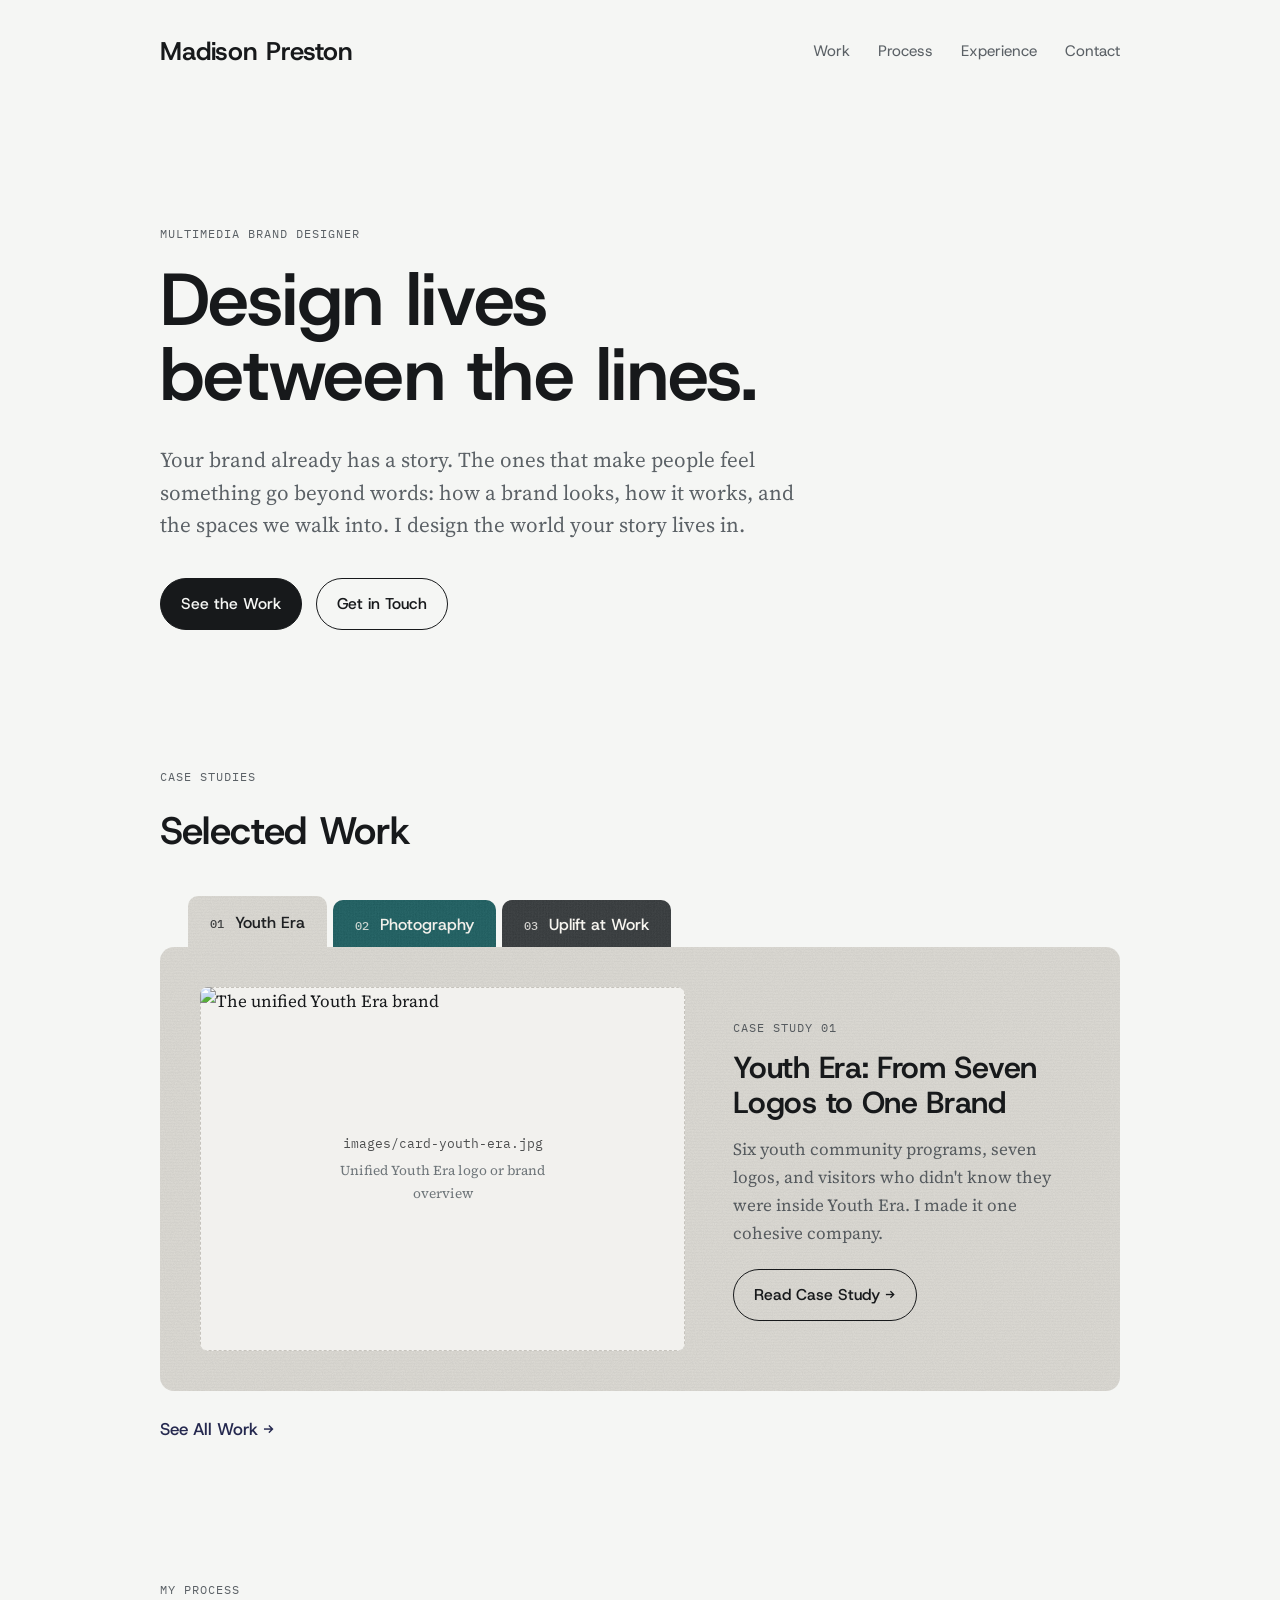
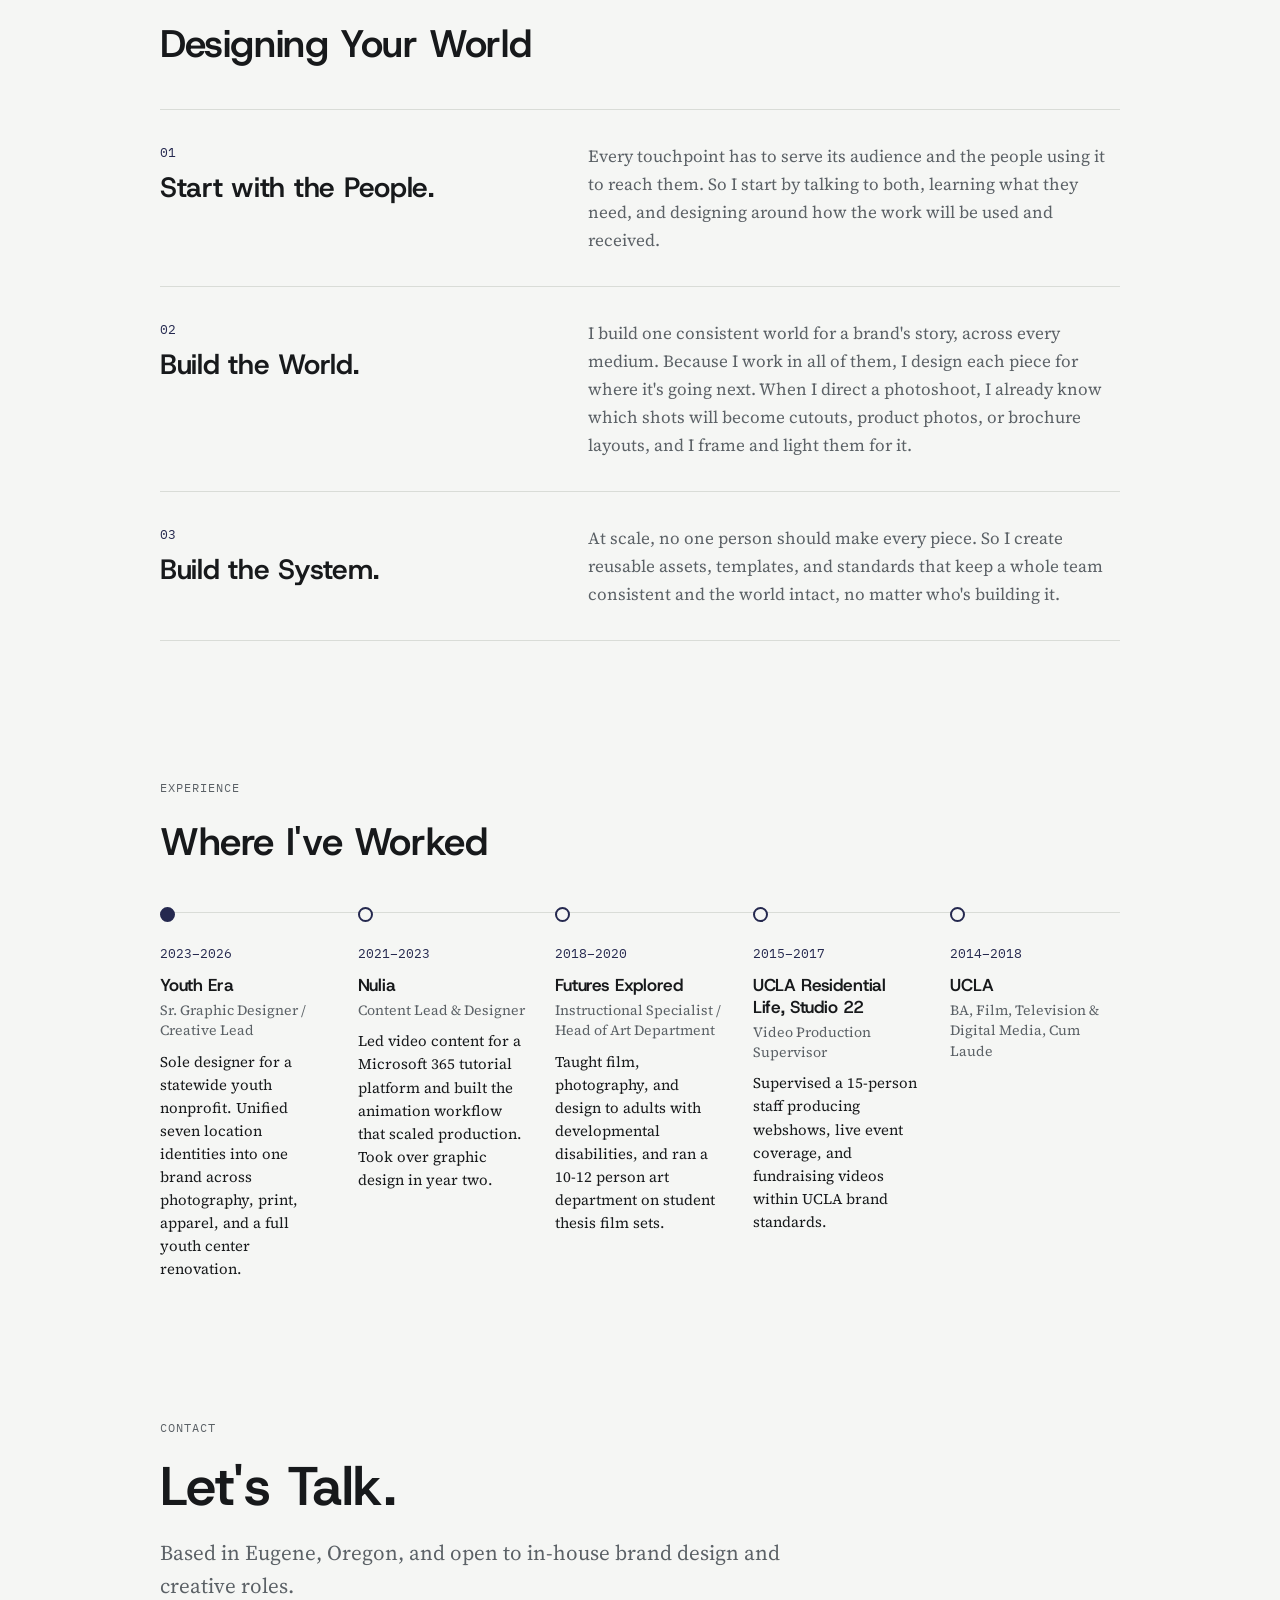
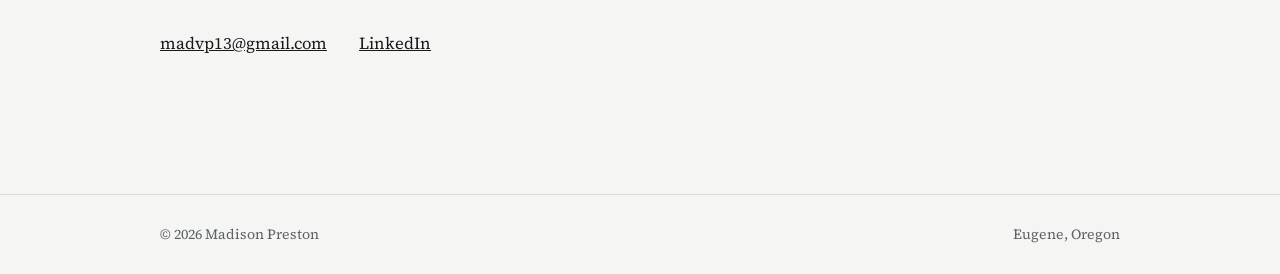
==== images/index.html @ 54a99fb3 "Add files via upload" ====
<!doctype html>
<html lang="en">
<head>
<meta charset="utf-8">
<meta name="viewport" content="width=device-width, initial-scale=1, viewport-fit=cover">
<title>Madison Preston</title>
<meta name="description" content="Madison Preston, Multimedia Brand Designer. Brand systems, photography, print, apparel, and spaces.">
<link rel="preconnect" href="https://fonts.googleapis.com">
<link rel="preconnect" href="https://fonts.gstatic.com" crossorigin>
<link rel="stylesheet" href="https://fonts.googleapis.com/css2?family=Host+Grotesk:wght@500;600&family=Source+Serif+4:opsz,wght@8..60,400;8..60,500;8..60,600&family=IBM+Plex+Mono:wght@400;500&display=swap">
<link rel="stylesheet" href="styles.css">
</head>
<body>

<header class="site-header">
  <div class="wrap">
    <a class="wordmark" href="index.html">Madison Preston</a>
    <nav class="nav" aria-label="Main">
      <a href="work.html">Work</a>
      <a href="#process">Process</a>
      <a href="#experience">Experience</a>
      <a href="#contact">Contact</a>
    </nav>
  </div>
</header>

<main>
  <section class="hero">
    <div class="wrap">
      <p class="eyebrow">Multimedia Brand Designer</p>
      <h1>Design lives between the lines.</h1>
      <p class="lead">Your brand already has a story. The ones that make people feel something go beyond words: how a brand looks, how it works, and the spaces we walk into. I design the world your story lives in.</p>
      <div class="hero-actions">
        <a class="btn btn-solid" href="#work">See the Work</a>
        <a class="btn btn-ghost" href="#contact">Get in Touch</a>
      </div>
    </div>
  </section>

  <section class="section" id="work" aria-labelledby="work-title">
    <div class="wrap">
      <div class="section-head">
        <p class="eyebrow">Case studies</p>
        <h2 id="work-title">Selected Work</h2>
      </div>
      <div class="work-folder">
        <div class="ftabs" role="tablist" aria-label="Case studies">
          <a class="ftab ftab-1 is-active" id="wtab-youth-era" href="youth-era.html" role="tab" aria-selected="true" aria-controls="wpanel-youth-era"><span class="tab-num">01</span>Youth Era</a>
          <a class="ftab ftab-2" id="wtab-photography" href="brand-photography.html" role="tab" aria-selected="false" aria-controls="wpanel-photography"><span class="tab-num">02</span>Photography</a>
          <a class="ftab ftab-3" id="wtab-uplift" href="uplift-at-work.html" role="tab" aria-selected="false" aria-controls="wpanel-uplift"><span class="tab-num">03</span>Uplift at Work</a>
        </div>
        <div class="folder wpanel" id="wpanel-youth-era" role="tabpanel" aria-labelledby="wtab-youth-era">
          <div class="shot">
            <div class="ph"><code>images/card-youth-era.jpg</code><span>Unified Youth Era logo or brand overview</span></div>
            <img src="images/card-youth-era.jpg" alt="The unified Youth Era brand">
          </div>
          <div class="wpanel-text">
            <span class="eyebrow">Case study 01</span>
            <h3>Youth Era: From Seven Logos to One Brand</h3>
            <p>Six youth community programs, seven logos, and visitors who didn't know they were inside Youth Era. I made it one cohesive company.</p>
            <a class="btn btn-panel" href="youth-era.html">Read Case Study →</a>
          </div>
        </div>
        <div class="folder wpanel is-green" id="wpanel-photography" role="tabpanel" aria-labelledby="wtab-photography" hidden>
          <div class="shot">
            <div class="ph"><code>images/photo-hero.jpg</code><span>Strongest brand photo from the shoot</span></div>
            <img src="images/photo-hero.jpg" alt="Youth Era brand photography">
          </div>
          <div class="wpanel-text">
            <span class="eyebrow">Case study 02</span>
            <h3>Brand Photography: Setting the Tone</h3>
            <p>One photoshoot gave Youth Era a personality, and changed every material that came after it.</p>
            <a class="btn btn-panel" href="brand-photography.html">Read Case Study →</a>
          </div>
        </div>
        <div class="folder wpanel is-dark" id="wpanel-uplift" role="tabpanel" aria-labelledby="wtab-uplift" hidden>
          <div class="shot">
            <div class="ph"><code>images/card-uplift.jpg</code><span>Redesigned landing page</span></div>
            <img src="images/card-uplift.jpg" alt="Uplift at Work landing page redesign">
          </div>
          <div class="wpanel-text">
            <span class="eyebrow">Case study 03</span>
            <h3>Uplift at Work: Web Redesign &amp; Pitch Deck</h3>
            <p>A landing page and pitch deck that took companies from their first click to booking training for their managers.</p>
            <a class="btn btn-panel" href="uplift-at-work.html">Read Case Study →</a>
          </div>
        </div>
      </div>
      <a class="all-work" href="work.html">See All Work →</a>
    </div>
  </section>

  <section class="section" id="process" aria-labelledby="process-title">
    <div class="wrap">
      <div class="section-head">
        <p class="eyebrow">My process</p>
        <h2 id="process-title">Designing Your World</h2>
      </div>
      <ol class="steps">
        <li class="step">
          <div><span class="step-num">01</span><h3>Start with the People.</h3></div>
          <p>Every touchpoint has to serve its audience and the people using it to reach them. So I start by talking to both, learning what they need, and designing around how the work will be used and received.</p>
        </li>
        <li class="step">
          <div><span class="step-num">02</span><h3>Build the World.</h3></div>
          <p>I build one consistent world for a brand's story, across every medium. Because I work in all of them, I design each piece for where it's going next. When I direct a photoshoot, I already know which shots will become cutouts, product photos, or brochure layouts, and I frame and light them for it.</p>
        </li>
        <li class="step">
          <div><span class="step-num">03</span><h3>Build the System.</h3></div>
          <p>At scale, no one person should make every piece. So I create reusable assets, templates, and standards that keep a whole team consistent and the world intact, no matter who's building it.</p>
        </li>
      </ol>
    </div>
  </section>

  <section class="section" id="experience" aria-labelledby="exp-title">
    <div class="wrap">
      <div class="section-head">
        <p class="eyebrow">Experience</p>
        <h2 id="exp-title">Where I've Worked</h2>
      </div>
      <div class="jobs">
        <div class="job">
          <span class="years">2023–2026</span>
          <div>
            <h3>Youth Era</h3>
            <p class="title">Sr. Graphic Designer / Creative Lead</p>
            <p>Sole designer for a statewide youth nonprofit. Unified seven location identities into one brand across photography, print, apparel, and a full youth center renovation.</p>
          </div>
        </div>
        <div class="job">
          <span class="years">2021–2023</span>
          <div>
            <h3>Nulia</h3>
            <p class="title">Content Lead &amp; Designer</p>
            <p>Led video content for a Microsoft 365 tutorial platform and built the animation workflow that scaled production. Took over graphic design in year two.</p>
          </div>
        </div>
        <div class="job">
          <span class="years">2018–2020</span>
          <div>
            <h3>Futures Explored</h3>
            <p class="title">Instructional Specialist / Head of Art Department</p>
            <p>Taught film, photography, and design to adults with developmental disabilities, and ran a 10-12 person art department on student thesis film sets.</p>
          </div>
        </div>
        <div class="job">
          <span class="years">2015–2017</span>
          <div>
            <h3>UCLA Residential Life, Studio 22</h3>
            <p class="title">Video Production Supervisor</p>
            <p>Supervised a 15-person staff producing webshows, live event coverage, and fundraising videos within UCLA brand standards.</p>
          </div>
        </div>
        <div class="job">
          <span class="years">2014–2018</span>
          <div>
            <h3>UCLA</h3>
            <p class="title">BA, Film, Television &amp; Digital Media, Cum Laude</p>
          </div>
        </div>
      </div>
    </div>
  </section>

  <section class="contact" id="contact" aria-labelledby="contact-title">
    <div class="wrap">
      <p class="eyebrow">Contact</p>
      <h2 id="contact-title">Let's Talk.</h2>
      <p class="lead">Based in Eugene, Oregon, and open to in-house brand design and creative roles.</p>
      <div class="contact-links">
        <a href="mailto:madvp13@gmail.com">madvp13@gmail.com</a>
        <a href="https://www.linkedin.com/in/madison-preston-aa236ab3" target="_blank" rel="noopener">LinkedIn</a>
      </div>
    </div>
  </section>
</main>

<footer class="site-footer">
  <div class="wrap">
    <span>© <span id="year">2026</span> Madison Preston</span>
    <span>Eugene, Oregon</span>
  </div>
</footer>

<script src="site.js"></script>
</body>
</html>
---- images/styles.css ----
/* Layout: one centered column with wide margins and generous space between sections, so the work has room to breathe. */
:root {
  --bg: #F5F6F4;
  --surface: #E9EBE8;
  --ink: #17191B;
  --muted: #5B6166;
  --line: #D9DCD7;
  --accent: #25294F;
  --ph-ink: #6E7579;
  --panel: #DEDCD6;
  --tab-1: #DEDCD6;
  --tab-1-ink: #1E2022;
  --tab-2: #1E5A5C;
  --tab-2-ink: #F2F0EA;
  --tab-3: #34383A;
  --tab-ink: #F7F5F0;

  --font-display: "Host Grotesk", "Helvetica Neue", Arial, sans-serif;
  --font-body: "Source Serif 4", Georgia, "Times New Roman", serif;
  --font-label: "IBM Plex Mono", ui-monospace, Menlo, monospace;

  --col: 1040px;
  --gutter: clamp(20px, 5vw, 40px);
  --space-section: clamp(72px, 11vw, 136px);
  color-scheme: light;
}
@media (prefers-color-scheme: dark) {
  :root:not([data-theme="light"]) {
    --bg: #121415; --surface: #1C1F20; --ink: #ECEDEA; --muted: #9EA5A8;
    --line: #2C3133; --accent: #87C1D4; --ph-ink: #8A9195;
  --tab-1: #DEDCD6; --tab-1-ink: #1E2022; --tab-2: #1E5A5C; --tab-2-ink: #F2F0EA; --tab-3: #34383A; --tab-ink: #F2F0EA; --panel: #DEDCD6;
    color-scheme: dark;
  }
}
:root[data-theme="dark"] {
  --bg: #121415; --surface: #1C1F20; --ink: #ECEDEA; --muted: #9EA5A8;
  --line: #2C3133; --accent: #87C1D4; --ph-ink: #8A9195;
  --tab-1: #DEDCD6; --tab-1-ink: #1E2022; --tab-2: #1E5A5C; --tab-2-ink: #F2F0EA; --tab-3: #34383A; --tab-ink: #F2F0EA; --panel: #DEDCD6;
  color-scheme: dark;
}

* { box-sizing: border-box; }
[hidden] { display: none !important; }
body {
  margin: 0;
  background: var(--bg);
  color: var(--ink);
  font-family: var(--font-body);
  font-size: 1.0625rem;
  line-height: 1.65;
  -webkit-font-smoothing: antialiased;
}
img { max-width: 100%; display: block; }
a { color: inherit; }
a:focus-visible { outline: 2px solid var(--accent); outline-offset: 3px; border-radius: 2px; }

.wrap { max-width: var(--col); margin-inline: auto; padding-inline: var(--gutter); }

/* Header: sticks to the top; the name is larger at the top of the page and shrinks once you scroll */
.site-header {
  position: sticky; top: env(safe-area-inset-top, 0px); z-index: 10;
  background: var(--bg); border-bottom: 1px solid transparent; transition: border-color 0.3s ease;
}
.site-header .wrap {
  display: flex; flex-wrap: wrap; align-items: center; justify-content: space-between;
  gap: 8px 24px; padding-block: 30px; transition: padding-block 0.3s ease;
}
.wordmark { font-family: var(--font-display); font-weight: 600; font-size: 1.6rem; text-decoration: none; letter-spacing: -0.005em; transition: font-size 0.3s ease; }
.site-header.is-scrolled { border-bottom-color: var(--line); }
.site-header.is-scrolled .wrap { padding-block: 14px; }
.site-header.is-scrolled .wordmark { font-size: 1.12rem; }
.nav { display: flex; flex-wrap: wrap; gap: 8px 28px; font-size: 0.95rem; }
.nav a { text-decoration: none; color: var(--muted); }
.nav a:hover { color: var(--ink); }
[id] { scroll-margin-top: 90px; }

/* Interface text (navigation, buttons, links to more) stays in the heading sans; reading text uses the serif */
.nav, .btn, .fb-btn, .lb-close, .more, .all-work, .back, .chip, .fb-count { font-family: var(--font-display); }

/* Type */
.eyebrow {
  font-family: var(--font-label); font-size: 0.78rem; letter-spacing: 0.08em;
  text-transform: uppercase; color: var(--muted); margin: 0 0 18px;
}
h1, h2, h3 { font-family: var(--font-display); font-weight: 600; letter-spacing: -0.01em; text-wrap: balance; margin: 0; }
h1 { font-size: clamp(2.5rem, 6.4vw, 4.6rem); line-height: 1.02; }
h2 { font-size: clamp(1.7rem, 3.4vw, 2.4rem); line-height: 1.12; }
h3 { font-size: 1.3rem; line-height: 1.25; }
p { margin: 0; }
.lead { font-size: clamp(1.15rem, 1.9vw, 1.32rem); line-height: 1.55; color: var(--muted); max-width: 58ch; }

/* Hero */
.hero { padding-block: clamp(56px, 10vw, 120px) clamp(48px, 7vw, 88px); }
.hero h1 { max-width: 14ch; margin-bottom: 32px; }
.hero-actions { display: flex; flex-wrap: wrap; gap: 14px; margin-top: 36px; }
.btn {
  display: inline-flex; align-items: center; gap: 8px; padding: 12px 20px; border-radius: 999px;
  font-weight: 500; font-size: 0.98rem; text-decoration: none; border: 1px solid var(--ink);
}
.btn-solid { background: var(--ink); color: var(--bg); }
.btn-solid:hover { background: var(--accent); border-color: var(--accent); }
.btn-ghost:hover { border-color: var(--accent); color: var(--accent); }

.section { padding-block: var(--space-section) 0; }
.hero + #work { padding-top: clamp(24px, 4vw, 48px); }
.section-head { display: grid; gap: 4px; margin-bottom: 44px; }

/* Image slots: a labeled placeholder sits behind each image until the file is added */
.shot { position: relative; margin: 0; aspect-ratio: var(--ratio, 4 / 3); max-width: 100%; background: var(--surface); border-radius: 6px; overflow: hidden; }
.shot picture { position: absolute; inset: 0; }
.shot img { position: absolute; inset: 0; width: 100%; height: 100%; object-fit: cover; }
.shot.contain img { object-fit: contain; padding: 6%; }
.ph {
  position: absolute; inset: 0; display: grid; place-content: center; gap: 6px; padding: 20px;
  text-align: center; color: var(--ph-ink); border: 1px dashed var(--line); border-radius: 6px;
}
.ph code { font-family: var(--font-label); font-size: 0.8rem; color: var(--ink); opacity: 0.75; }
.ph span { font-size: 0.85rem; max-width: 30ch; }
.shot.has-img .ph { display: none; }
.shot.logo-lineup img { padding: 4% 5%; }
figcaption { font-size: 0.88rem; color: var(--muted); margin-top: 10px; }
.figure { margin: 0; display: grid; }

/* Case study cards */
.cards { display: grid; grid-template-columns: repeat(3, minmax(0, 1fr)); gap: 32px; }
.card { display: grid; gap: 16px; align-content: start; text-decoration: none; min-width: 0; }
.card .shot { transition: transform 0.4s ease; }
.card:hover .shot { transform: translateY(-4px); }
.card h3 { font-size: 1.25rem; }
.card p { color: var(--muted); font-size: 0.98rem; }
.card .more { font-size: 0.92rem; font-weight: 500; color: var(--accent); }

/* Process */
.steps { list-style: none; margin: 0; padding: 0; display: grid; }
.step { display: grid; grid-template-columns: minmax(0, 5fr) minmax(0, 7fr); gap: 16px 48px; padding-block: 32px; border-top: 1px solid var(--line); }
.step:last-child { border-bottom: 1px solid var(--line); }
.step-num { font-family: var(--font-label); font-size: 0.8rem; color: var(--accent); display: block; margin-bottom: 8px; }
.step h3 { font-size: clamp(1.45rem, 2.4vw, 1.75rem); line-height: 1.2; }
.step p { color: var(--muted); max-width: 60ch; }

/* Experience: horizontal timeline, newest first; turns vertical on narrow screens */
.jobs { position: relative; display: grid; grid-template-columns: repeat(5, minmax(0, 1fr)); gap: 28px; padding-top: 36px; }
.jobs::before { content: ""; position: absolute; top: 5px; left: 0; right: 0; height: 1px; background: var(--line); }
.job { position: relative; min-width: 0; }
.job::before {
  content: ""; position: absolute; top: -36px; left: 0; width: 11px; height: 11px; border-radius: 50%;
  background: var(--bg); border: 2px solid var(--accent);
}
.job:first-child::before { background: var(--accent); }
.job .years { display: block; font-family: var(--font-label); font-size: 0.82rem; color: var(--accent); font-variant-numeric: tabular-nums; margin-bottom: 10px; }
.job h3 { font-size: 1.08rem; margin-bottom: 4px; }
.job .title { color: var(--muted); font-size: 0.88rem; line-height: 1.45; margin-bottom: 10px; }
.job p:not(.title) { font-size: 0.93rem; line-height: 1.55; }

/* Contact */
.contact { padding-block: var(--space-section); }
.contact h2 { font-size: clamp(2.2rem, 5vw, 3.4rem); margin-bottom: 20px; }
.contact-links { display: flex; flex-wrap: wrap; gap: 12px 32px; margin-top: 28px; font-size: 1.05rem; }
.todo { background: var(--surface); border: 1px dashed var(--muted); border-radius: 4px; padding: 1px 8px; font-family: var(--font-label); font-size: 0.85em; }

.site-footer { border-top: 1px solid var(--line); }
.site-footer .wrap { display: flex; flex-wrap: wrap; justify-content: space-between; gap: 12px; padding-block: 28px; font-size: 0.88rem; color: var(--muted); }

/* Case study pages */
.cs-hero { padding-block: clamp(40px, 7vw, 80px) 40px; }
.back { display: inline-block; font-size: 0.92rem; color: var(--muted); text-decoration: none; margin-bottom: 40px; }
.back:hover { color: var(--accent); }
.cs-hero h1 { font-size: clamp(2.2rem, 5.2vw, 3.8rem); max-width: 18ch; margin-bottom: 24px; }
.meta { display: grid; grid-template-columns: repeat(3, minmax(0, 1fr)); gap: 24px 40px; margin: 48px 0 0; padding-top: 28px; border-top: 1px solid var(--line); }
.meta div { min-width: 0; }
.meta dt { font-family: var(--font-label); font-size: 0.75rem; letter-spacing: 0.08em; text-transform: uppercase; color: var(--muted); margin-bottom: 6px; }
.meta dd { margin: 0; font-size: 0.98rem; }

.cs-section { padding-block: clamp(56px, 8vw, 96px) 0; display: grid; gap: 32px; }
.cs-text { display: grid; gap: 16px; max-width: 64ch; }
.cs-text p { color: var(--ink); }
.grid-2 { display: grid; grid-template-columns: repeat(2, minmax(0, 1fr)); gap: 20px; }
.grid-3 { display: grid; grid-template-columns: repeat(3, minmax(0, 1fr)); gap: 20px; }

.subcards { display: grid; grid-template-columns: repeat(3, minmax(0, 1fr)); gap: 28px; }
.subcard { display: grid; gap: 14px; align-content: start; min-width: 0; }
.subcard h3 { font-size: 1.15rem; }
.subcard p { color: var(--muted); font-size: 0.97rem; }
a.subcard { text-decoration: none; }
a.subcard .shot { transition: transform 0.4s ease; }
a.subcard:hover .shot { transform: translateY(-4px); }
.subcard .more { font-size: 0.92rem; font-weight: 500; color: var(--accent); }

.next { margin-top: var(--space-section); border-top: 1px solid var(--line); }
.next a { display: grid; gap: 6px; padding-block: 40px; text-decoration: none; }
.next a:hover h2 { color: var(--accent); }

/* Flipbook (ERA'ZINE): a two-page book. The cover sits alone on the right; Next turns the right page on the spine, Previous turns the left page back. */
.flipbook { display: grid; gap: 20px; justify-items: center; }
.fb-stage { position: relative; width: min(100%, 880px); aspect-ratio: 17 / 11; touch-action: pan-y; }
.fb-book { position: absolute; inset: 0; filter: drop-shadow(0 14px 22px rgba(0, 0, 0, 0.28)); transition: transform 0.6s ease; }
.fb-book.is-closed { transform: translateX(-25%); }
.fb-half, .fb-leaf { position: absolute; top: 0; bottom: 0; width: 50%; }
.fb-left { left: 0; }
.fb-right, .fb-leaf { left: 50%; }
.fb-leaf.on-left { left: 0; }
.fb-half, .fb-face { background-repeat: no-repeat; }
.fb-leaf { transform-style: preserve-3d; transform-origin: left center; z-index: 2; }
.fb-leaf.on-left { transform-origin: right center; }
.fb-face { position: absolute; inset: 0; backface-visibility: hidden; -webkit-backface-visibility: hidden; }
.fb-back { transform: rotateY(180deg); }
.fb-stage .ph { z-index: 3; }
.fb-controls { display: flex; align-items: center; justify-content: center; gap: 20px; flex-wrap: wrap; }
.fb-count { font-family: var(--font-label); font-size: 0.82rem; color: var(--muted); font-variant-numeric: tabular-nums; min-width: 13ch; text-align: center; }
.fb-btn { font: inherit; font-size: 0.95rem; font-weight: 500; color: var(--ink); background: transparent;
  border: 1px solid var(--ink); border-radius: 999px; padding: 10px 18px; cursor: pointer; }
.fb-btn:hover:not(:disabled) { border-color: var(--accent); color: var(--accent); }
.fb-btn:disabled { opacity: 0.35; cursor: default; }
.fb-btn:focus-visible { outline: 2px solid var(--accent); outline-offset: 3px; }

/* Case study folder: three tabs, each its own color; the active tab merges into the panel below */
.tabs { display: flex; gap: 6px; padding-inline: clamp(12px, 3vw, 28px); margin-top: clamp(12px, 3vw, 32px); position: relative; z-index: 1; }
.tab {
  display: flex; align-items: baseline; gap: 10px; min-width: 0;
  padding: 12px 22px 11px; border-radius: 10px 10px 0 0;
  background: var(--tab-1); color: var(--tab-1-ink); text-decoration: none;
  font-family: var(--font-display); font-weight: 500; font-size: 1rem; white-space: nowrap;
  transform: translateY(4px); transition: transform 0.2s ease, background-color 0.2s ease;
}
.tab-2 { background: var(--tab-2); color: var(--tab-2-ink); }
.tab-3 { background: var(--tab-3); color: var(--tab-ink); }
.tab:hover { transform: translateY(0); }
.tab.is-active { transform: none; padding-top: 14px; }
.tab:focus-visible { outline: 2px solid var(--accent); outline-offset: 2px; }
.tab-num { font-family: var(--font-label); font-size: 0.78rem; letter-spacing: 0.04em; opacity: 0.8; }
.tab-label { overflow: hidden; text-overflow: ellipsis; }
.folder {
  --panel: var(--tab-1); --bg: #F2F1EE; --ink: #17191B; --muted: #555A5E;
  --line: #C6C3BC; --accent: #25294F; --ph-ink: #6E7579;
  color: var(--ink);
}
.folder.is-green {
  --panel: var(--tab-2); --bg: #184B4D; --ink: #F3F7F6; --muted: #D6E8E6;
  --line: #3F7779; --accent: #E2F4F2; --ph-ink: #C3DCDA;
}
.folder.is-dark {
  --panel: var(--tab-3); --bg: #2A2D2F; --ink: #F2F0EA; --muted: #B4B9BB;
  --line: #4A5053; --accent: #87C1D4; --ph-ink: #A3A9AC;
  color: var(--ink);
}
.folder { background: var(--panel); border-radius: 14px; padding: 0 clamp(20px, 5vw, 56px) clamp(8px, 2vw, 16px); }
.folder .cs-hero { padding-top: clamp(32px, 5vw, 56px); }
.folder .shot { background: var(--bg); }
.folder .next { margin-top: clamp(64px, 9vw, 112px); }

/* Home work folder: slanted tabs in each case study's color; hovering a tab swaps the card below */
.work-folder { position: relative; }
.ftabs { display: flex; gap: 6px; position: relative; padding-inline: clamp(12px, 3vw, 28px); }
.ftab {
  position: relative; z-index: 3; display: flex; align-items: baseline; gap: 10px; min-width: 0;
  padding: 12px 22px 19px; margin-bottom: -8px; border-radius: 10px 10px 0 0;
  text-decoration: none; white-space: nowrap;
  font-family: var(--font-display); font-weight: 500; font-size: 1rem;
  background: var(--tab-1); color: var(--tab-1-ink);
  transform: translateY(4px); transition: transform 0.2s ease;
}
.ftab-2 { background: var(--tab-2); color: var(--tab-2-ink); }
.ftab-3 { background: var(--tab-3); color: var(--tab-ink); }
.ftab:hover { transform: translateY(0); }
.ftab.is-active { z-index: 6; transform: none; padding-top: 14px; }
.ftab:focus-visible { outline: 2px solid var(--accent); outline-offset: 2px; }
.ftab .tab-num { font-family: var(--font-label); font-size: 0.78rem; letter-spacing: 0.04em; opacity: 0.8; }
.wpanel {
  position: relative; z-index: 5; border-radius: 14px;
  padding: clamp(20px, 4vw, 40px); display: grid; grid-template-columns: minmax(0, 7fr) minmax(0, 5fr);
  gap: clamp(24px, 4vw, 48px); align-items: center;
}
.wpanel[hidden] { display: none; }
.wpanel .shot { border-radius: 8px; }
.wpanel-text { display: grid; gap: 14px; align-content: center; min-width: 0; }
.wpanel-text .eyebrow { margin: 0; }
.wpanel-text h3 { font-size: clamp(1.4rem, 2.6vw, 1.9rem); line-height: 1.15; }
.wpanel-text p { color: var(--muted); }
.btn-panel { justify-self: start; margin-top: 8px; border-color: var(--ink); color: var(--ink); }
.btn-panel:hover { border-color: var(--accent); color: var(--accent); }

/* Tap to enlarge: opens an image full screen; wide pieces scroll sideways at full size */
.zoomable { cursor: zoom-in; }
.zoomable:focus-visible { outline: 2px solid var(--accent); outline-offset: 3px; }
.zoom-hint { display: none; }
.lightbox {
  position: fixed; inset: 0; z-index: 100; display: flex; flex-direction: column;
  background: #0E0F10; color: #F2F0EA;
  padding: calc(env(safe-area-inset-top, 0px) + 12px) 0 calc(env(safe-area-inset-bottom, 0px) + 12px);
}
.lightbox[hidden] { display: none; }
.lb-bar { display: flex; justify-content: space-between; align-items: center; gap: 12px; padding: 0 16px 12px; }
.lb-hint { font-size: 0.85rem; color: #B9BDBF; }
.lb-close {
  font: inherit; font-size: 0.95rem; color: #F2F0EA; background: transparent; cursor: pointer;
  border: 1px solid rgba(242, 240, 234, 0.5); border-radius: 999px; padding: 8px 16px; margin-left: auto;
}
.lb-close:focus-visible { outline: 2px solid #87C1D4; outline-offset: 2px; }
.lb-scroll { flex: 1; min-height: 0; overflow: auto; display: flex; align-items: center; -webkit-overflow-scrolling: touch; }
.lb-scroll img { max-width: none; width: auto; height: auto; max-height: 100%; margin: auto; padding-inline: 16px; box-sizing: content-box; }
@media (min-width: 861px) { .lb-scroll img { max-width: calc(100% - 32px); } }

/* Brochure pair: full trifolds stacked on desktop; on phones, the two front covers side by side (tap opens the full trifold) */
.brochure-pair { display: grid; gap: 32px; }
.stack { display: grid; gap: 32px; }
.print-set { display: grid; gap: 48px; }
.print-flyer { justify-self: center; width: min(100%, 520px); }
.folder .shot.clear, .shot.clear { background: transparent; }

/* All Work page */
.hero-sm { padding-block: clamp(40px, 7vw, 80px) clamp(24px, 4vw, 40px); }
.hero-sm h1 { margin-bottom: 20px; }
.section-tight { padding-block: 8px 0; }
.work-page { padding-bottom: var(--space-section); }
.chip { justify-self: start; font-family: var(--font-label); font-size: 0.74rem; letter-spacing: 0.04em; padding: 4px 10px; border-radius: 999px; }
.chip-1 { background: var(--tab-1); color: var(--tab-1-ink); }
.chip-2 { background: var(--tab-2); color: var(--tab-2-ink); }
.chip-3 { background: var(--tab-3); color: var(--tab-ink); }
.gallery-lead { margin-bottom: 32px; }
.cards-2 { grid-template-columns: repeat(2, minmax(0, 1fr)); }
.feature { display: grid; grid-template-columns: minmax(0, 7fr) minmax(0, 5fr); gap: 32px 48px; align-items: center; text-decoration: none; }
.feature .shot { transition: transform 0.4s ease; }
.feature:hover .shot { transform: translateY(-4px); }
.feature-text { display: grid; gap: 14px; justify-items: start; min-width: 0; }
.feature-text h3 { font-size: clamp(1.3rem, 2.4vw, 1.7rem); }
.feature-text p { color: var(--muted); }
.feature .more { font-size: 0.92rem; font-weight: 500; color: var(--accent); }
.all-work { display: inline-block; margin-top: 24px; font-weight: 500; color: var(--accent); text-decoration: none; }
.all-work:hover { text-decoration: underline; }
.nav a[aria-current="page"] { color: var(--ink); }

/* Finished space: one tall photo on the left, two wide photos stacked on the right */
.finished-grid { display: grid; grid-template-columns: repeat(2, minmax(0, 1fr)); grid-template-rows: repeat(2, minmax(0, 1fr)); gap: 20px; }
.finished-grid .tall { grid-row: 1 / 3; aspect-ratio: 3 / 4; }
.finished-grid .wide { aspect-ratio: auto; height: 100%; }

/* Paper texture on the case study panels: fine grain plus a faint linen weave, drawn under the content */
.folder, .tab, .ftab { position: relative; isolation: isolate; }
.folder::before, .tab::before, .ftab::before {
  content: ""; position: absolute; inset: 0; border-radius: inherit; pointer-events: none; z-index: -1;
  background-image:
    url("data:image/svg+xml,%3Csvg xmlns='http://www.w3.org/2000/svg' width='240' height='240'%3E%3Cfilter id='n'%3E%3CfeTurbulence type='fractalNoise' baseFrequency='0.9' numOctaves='3' stitchTiles='stitch'/%3E%3CfeColorMatrix values='0 0 0 0 0.5  0 0 0 0 0.5  0 0 0 0 0.5  0 0 0 0.55 0'/%3E%3C/filter%3E%3Crect width='100%25' height='100%25' filter='url(%23n)'/%3E%3C/svg%3E"),
    repeating-linear-gradient(0deg, rgba(0, 0, 0, 0.035) 0 1px, transparent 1px 3px),
    repeating-linear-gradient(90deg, rgba(255, 255, 255, 0.05) 0 1px, transparent 1px 3px);
  background-size: 240px 240px, auto, auto;
  mix-blend-mode: multiply; opacity: 0.45;
}
.folder.is-green::before, .folder.is-dark::before, .tab-2::before, .tab-3::before, .ftab-2::before, .ftab-3::before { mix-blend-mode: soft-light; opacity: 0.9; }

@media (max-width: 860px) {
  .zoom-hint { display: inline; }
  .wpanel { grid-template-columns: minmax(0, 1fr); }
  .cards, .subcards, .cards-2, .feature { grid-template-columns: minmax(0, 1fr); gap: 44px; }
  .feature { gap: 16px; }
  .step { grid-template-columns: minmax(0, 1fr); }
  .meta { grid-template-columns: minmax(0, 1fr); }
  .grid-3 { grid-template-columns: repeat(2, minmax(0, 1fr)); }
  .jobs { grid-template-columns: minmax(0, 1fr); gap: 36px; padding-top: 0; padding-left: 32px; }
  .jobs::before { top: 6px; bottom: 6px; left: 5px; right: auto; width: 1px; height: auto; }
  .job::before { top: 4px; left: -32px; }
  .job p:not(.title) { max-width: 62ch; }
}
@media (max-width: 560px) {
  .finished-grid { grid-template-columns: minmax(0, 1fr); grid-template-rows: none; gap: 14px; }
  .finished-grid .tall { grid-row: auto; }
  .finished-grid .wide { aspect-ratio: 3 / 2; height: auto; }
  .brochure-pair { grid-template-columns: repeat(2, minmax(0, 1fr)); gap: 14px; }
  .print-set { grid-template-columns: repeat(2, minmax(0, 1fr)); gap: 14px; align-items: start; }
  .print-flyer { width: 100%; }
  .shot.brochure { aspect-ratio: 1 / 1; }
  .shot.brochure.clear img { object-fit: contain; }
  .ftabs { padding-inline: 8px; gap: 4px; }
  .ftab { flex: 1 1 0; justify-content: center; padding: 10px 8px 17px; font-size: 0.86rem; }
  .ftab.is-active { padding-top: 12px; }
  .ftab .tab-num { display: none; }
  .tabs { padding-inline: 8px; gap: 4px; }
  .tab { flex: 1 1 0; justify-content: center; padding: 10px 8px 9px; font-size: 0.86rem; }
  .tab.is-active { padding-top: 12px; }
  .tab-num { display: none; }
  .wordmark { font-size: 1.35rem; }
  .site-header .wrap { padding-block: 20px; }
  .grid-2, .grid-3 { grid-template-columns: minmax(0, 1fr); }
}
@media (prefers-reduced-motion: reduce) {
  .card .shot { transition: none; }
  .card:hover .shot, a.subcard:hover .shot, .feature:hover .shot { transform: none; }
  a.subcard .shot { transition: none; }
  .fb-book { transition: none; }
  .site-header, .site-header .wrap, .wordmark, .tab, .ftab { transition: none; }
}
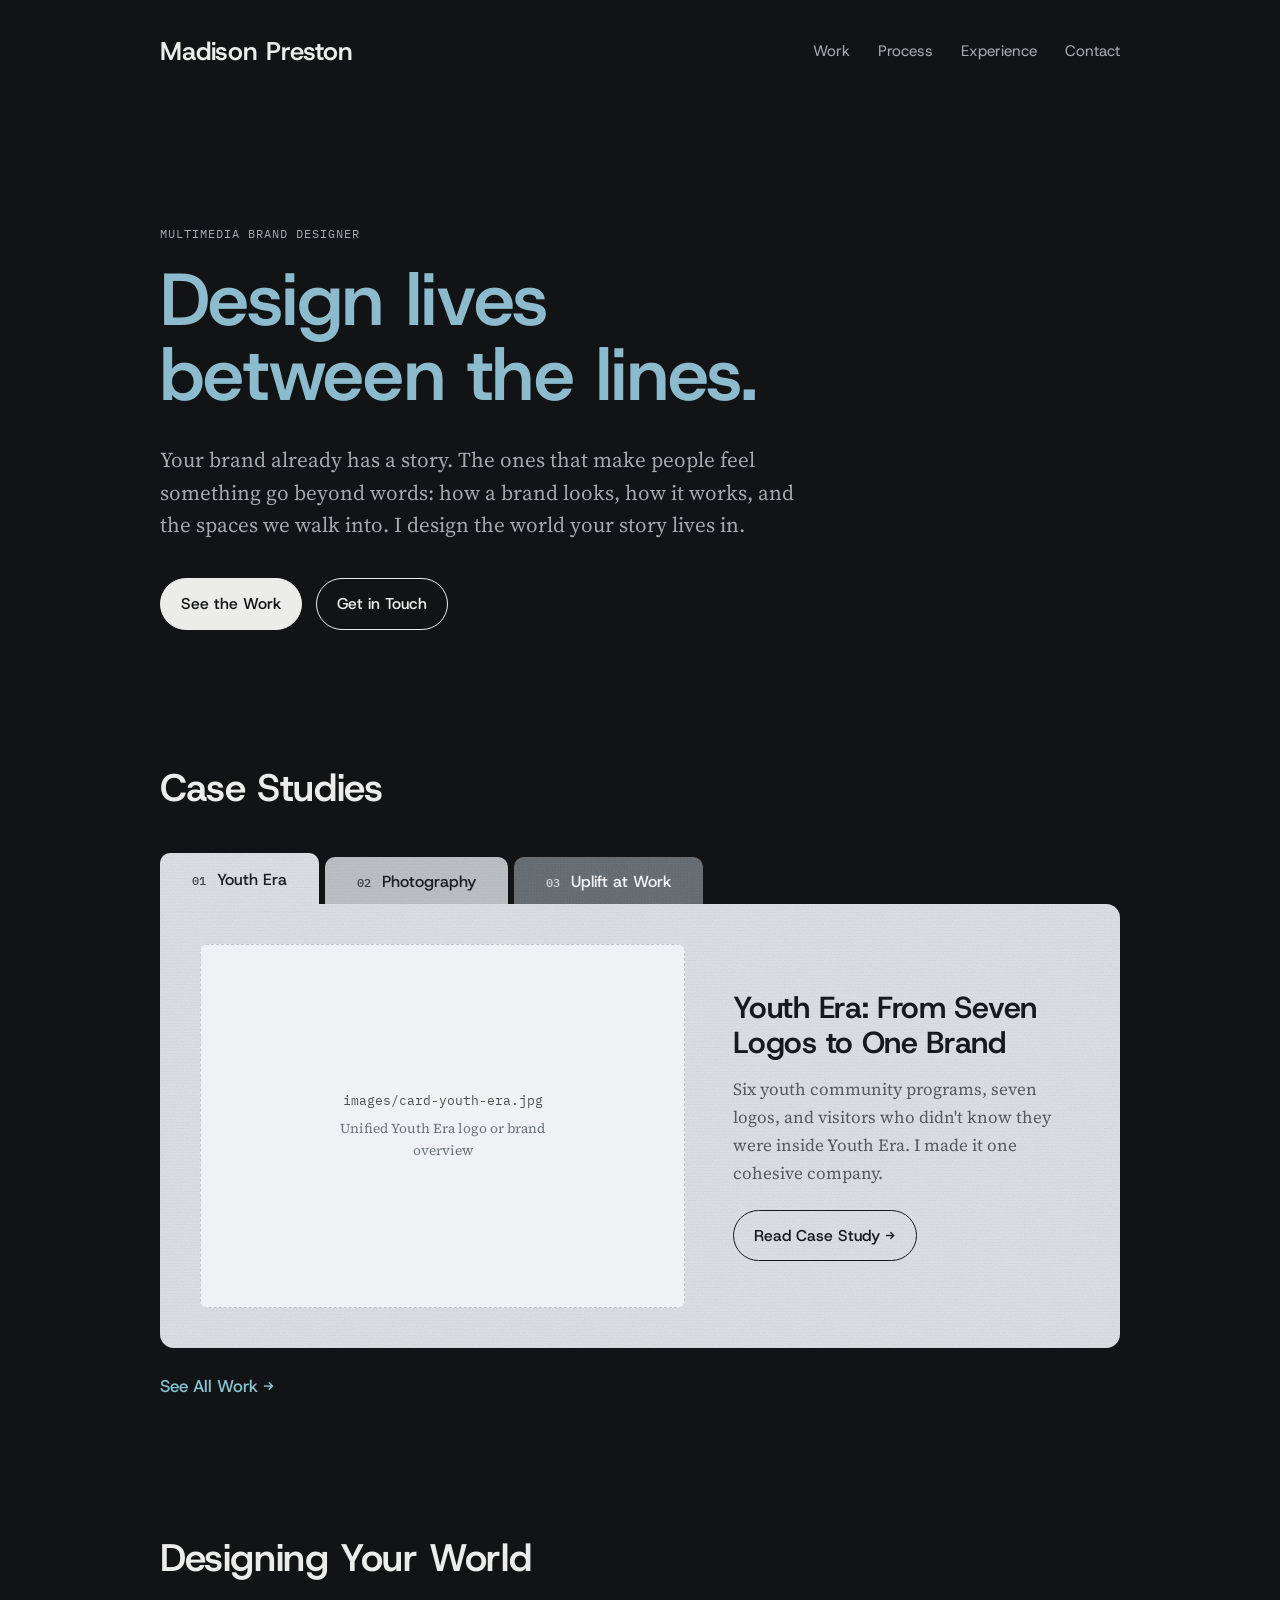
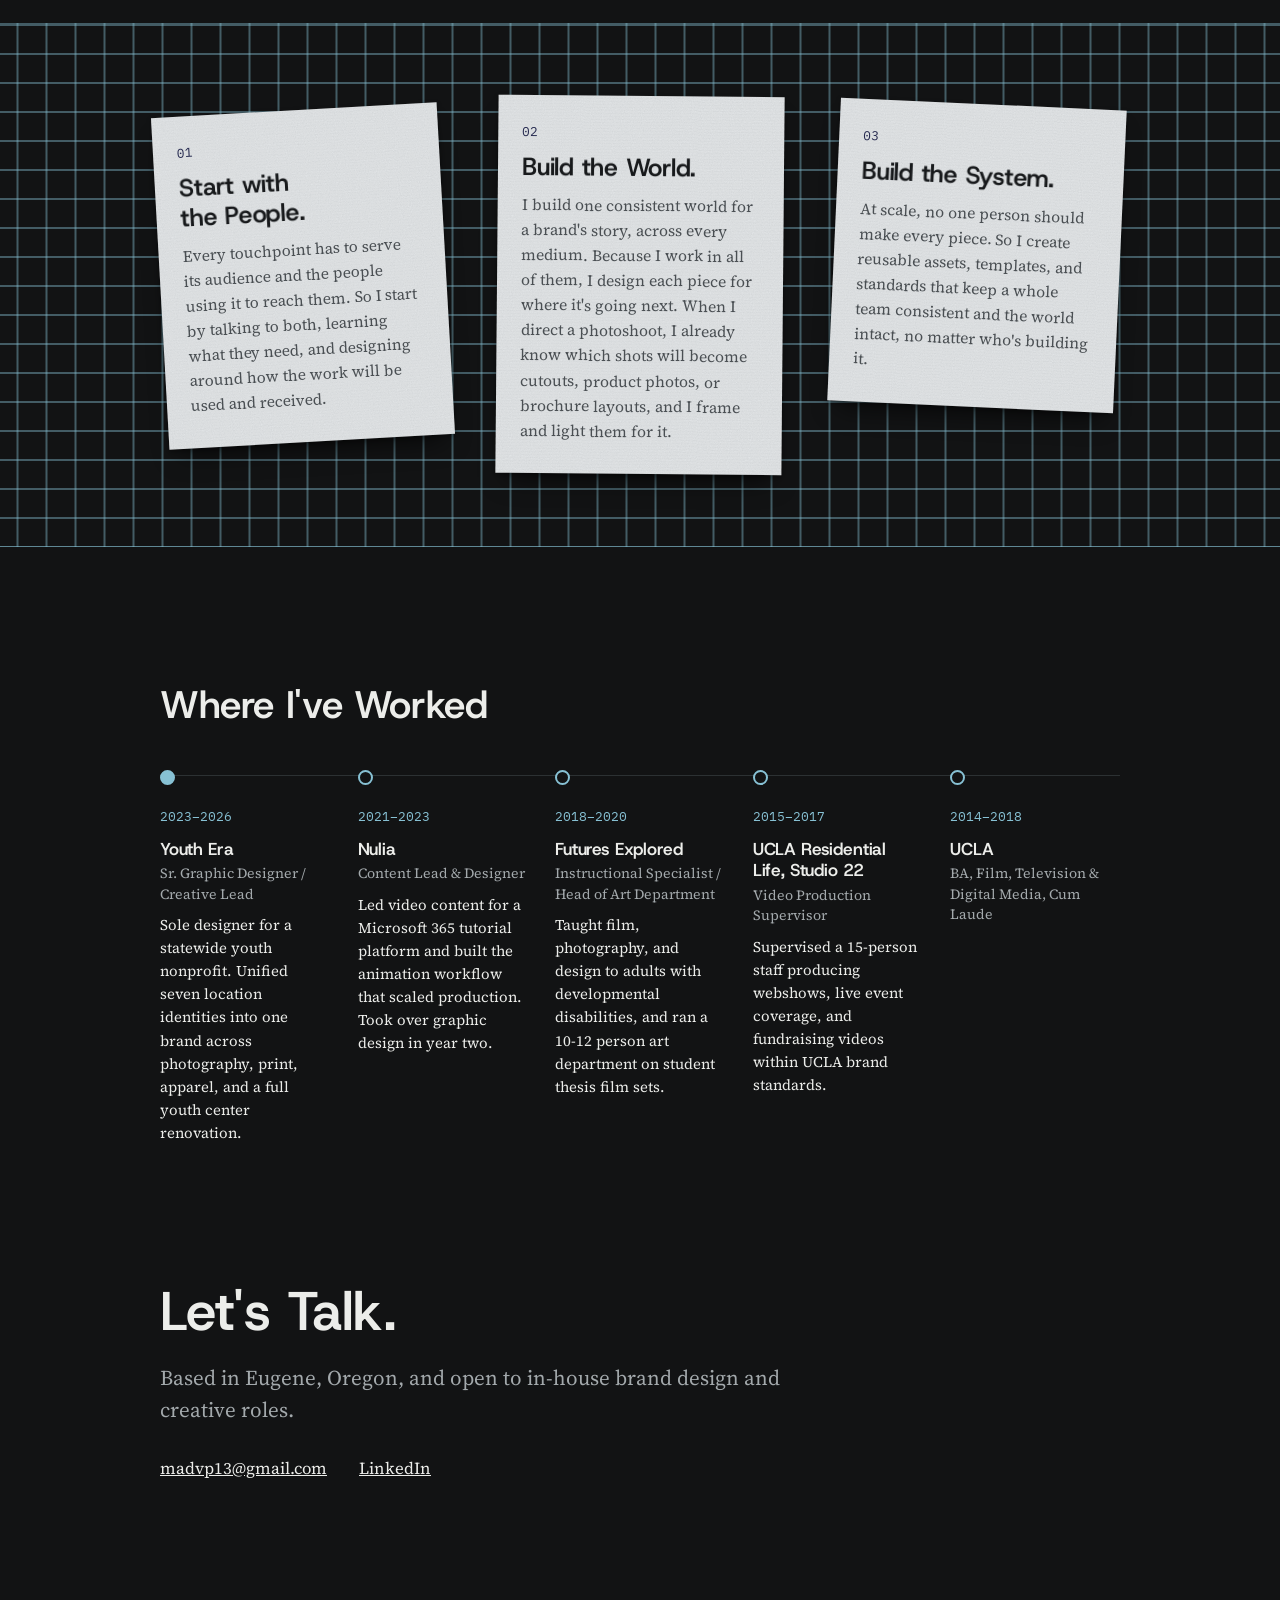
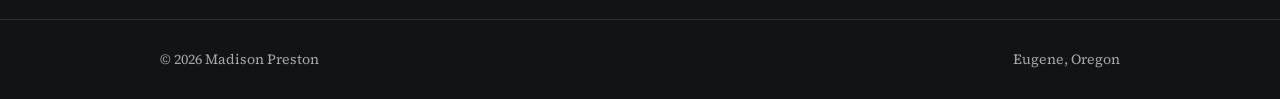
==== commit 1c3115ed: "Add files via upload" ====
--- a/images/index.html
+++ b/images/index.html
@@ -40,8 +40,7 @@
   <section class="section" id="work" aria-labelledby="work-title">
     <div class="wrap">
       <div class="section-head">
-        <p class="eyebrow">Case studies</p>
-        <h2 id="work-title">Selected Work</h2>
+        <h2 id="work-title">Case Studies</h2>
       </div>
       <div class="work-folder">
         <div class="ftabs" role="tablist" aria-label="Case studies">
@@ -55,7 +54,6 @@
             <img src="images/card-youth-era.jpg" alt="The unified Youth Era brand">
           </div>
           <div class="wpanel-text">
-            <span class="eyebrow">Case study 01</span>
             <h3>Youth Era: From Seven Logos to One Brand</h3>
             <p>Six youth community programs, seven logos, and visitors who didn't know they were inside Youth Era. I made it one cohesive company.</p>
             <a class="btn btn-panel" href="youth-era.html">Read Case Study →</a>
@@ -67,7 +65,6 @@
             <img src="images/photo-hero.jpg" alt="Youth Era brand photography">
           </div>
           <div class="wpanel-text">
-            <span class="eyebrow">Case study 02</span>
             <h3>Brand Photography: Setting the Tone</h3>
             <p>One photoshoot gave Youth Era a personality, and changed every material that came after it.</p>
             <a class="btn btn-panel" href="brand-photography.html">Read Case Study →</a>
@@ -79,7 +76,6 @@
             <img src="images/card-uplift.jpg" alt="Uplift at Work landing page redesign">
           </div>
           <div class="wpanel-text">
-            <span class="eyebrow">Case study 03</span>
             <h3>Uplift at Work: Web Redesign &amp; Pitch Deck</h3>
             <p>A landing page and pitch deck that took companies from their first click to booking training for their managers.</p>
             <a class="btn btn-panel" href="uplift-at-work.html">Read Case Study →</a>
@@ -93,30 +89,35 @@
   <section class="section" id="process" aria-labelledby="process-title">
     <div class="wrap">
       <div class="section-head">
-        <p class="eyebrow">My process</p>
         <h2 id="process-title">Designing Your World</h2>
       </div>
-      <ol class="steps">
-        <li class="step">
-          <div><span class="step-num">01</span><h3>Start with the People.</h3></div>
-          <p>Every touchpoint has to serve its audience and the people using it to reach them. So I start by talking to both, learning what they need, and designing around how the work will be used and received.</p>
-        </li>
-        <li class="step">
-          <div><span class="step-num">02</span><h3>Build the World.</h3></div>
-          <p>I build one consistent world for a brand's story, across every medium. Because I work in all of them, I design each piece for where it's going next. When I direct a photoshoot, I already know which shots will become cutouts, product photos, or brochure layouts, and I frame and light them for it.</p>
-        </li>
-        <li class="step">
-          <div><span class="step-num">03</span><h3>Build the System.</h3></div>
-          <p>At scale, no one person should make every piece. So I create reusable assets, templates, and standards that keep a whole team consistent and the world intact, no matter who's building it.</p>
-        </li>
-      </ol>
+    </div>
+    <div class="grid-band">
+      <div class="wrap">
+        <ol class="notes">
+          <li class="note note-1">
+            <span class="step-num">01</span>
+            <h3>Start with the People.</h3>
+            <p>Every touchpoint has to serve its audience and the people using it to reach them. So I start by talking to both, learning what they need, and designing around how the work will be used and received.</p>
+          </li>
+          <li class="note note-2">
+            <span class="step-num">02</span>
+            <h3>Build the World.</h3>
+            <p>I build one consistent world for a brand's story, across every medium. Because I work in all of them, I design each piece for where it's going next. When I direct a photoshoot, I already know which shots will become cutouts, product photos, or brochure layouts, and I frame and light them for it.</p>
+          </li>
+          <li class="note note-3">
+            <span class="step-num">03</span>
+            <h3>Build the System.</h3>
+            <p>At scale, no one person should make every piece. So I create reusable assets, templates, and standards that keep a whole team consistent and the world intact, no matter who's building it.</p>
+          </li>
+        </ol>
+      </div>
     </div>
   </section>
 
   <section class="section" id="experience" aria-labelledby="exp-title">
     <div class="wrap">
       <div class="section-head">
-        <p class="eyebrow">Experience</p>
         <h2 id="exp-title">Where I've Worked</h2>
       </div>
       <div class="jobs">
@@ -165,7 +166,6 @@
 
   <section class="contact" id="contact" aria-labelledby="contact-title">
     <div class="wrap">
-      <p class="eyebrow">Contact</p>
       <h2 id="contact-title">Let's Talk.</h2>
       <p class="lead">Based in Eugene, Oregon, and open to in-house brand design and creative roles.</p>
       <div class="contact-links">
--- a/images/styles.css
+++ b/images/styles.css
@@ -1,18 +1,23 @@
 /* Layout: one centered column with wide margins and generous space between sections, so the work has room to breathe. */
 :root {
-  --bg: #F5F6F4;
-  --surface: #E9EBE8;
-  --ink: #17191B;
-  --muted: #5B6166;
-  --line: #D9DCD7;
-  --accent: #25294F;
-  --ph-ink: #6E7579;
-  --panel: #DEDCD6;
-  --tab-1: #DEDCD6;
+  /* Dark site; the case study folders and process notes are paper and carry their own light tokens */
+  --bg: #121314;
+  --surface: #1C1F20;
+  --ink: #ECEDEA;
+  --muted: #A3A9AC;
+  --line: #2C3133;
+  --accent: #87C1D4;
+  --hero-ink: #8DBBCE;
+  --ph-ink: #8A9195;
+  --grid: rgba(135, 193, 212, 0.42);
+  --paper: #E3E6E8;
+  --panel: #E1E4E6;
+  --tab-1: #E1E4E6;
   --tab-1-ink: #1E2022;
-  --tab-2: #1E5A5C;
-  --tab-2-ink: #F2F0EA;
-  --tab-3: #34383A;
+  --tab-2: #BFC4C8;
+  --tab-2-ink: #1E2022;
+  --tab-3: #5E666C;
+  --tab-3-ink: #F1F3F4;
   --tab-ink: #F7F5F0;
 
   --font-display: "Host Grotesk", "Helvetica Neue", Arial, sans-serif;
@@ -22,20 +27,6 @@
   --col: 1040px;
   --gutter: clamp(20px, 5vw, 40px);
   --space-section: clamp(72px, 11vw, 136px);
-  color-scheme: light;
-}
-@media (prefers-color-scheme: dark) {
-  :root:not([data-theme="light"]) {
-    --bg: #121415; --surface: #1C1F20; --ink: #ECEDEA; --muted: #9EA5A8;
-    --line: #2C3133; --accent: #87C1D4; --ph-ink: #8A9195;
-  --tab-1: #DEDCD6; --tab-1-ink: #1E2022; --tab-2: #1E5A5C; --tab-2-ink: #F2F0EA; --tab-3: #34383A; --tab-ink: #F2F0EA; --panel: #DEDCD6;
-    color-scheme: dark;
-  }
-}
-:root[data-theme="dark"] {
-  --bg: #121415; --surface: #1C1F20; --ink: #ECEDEA; --muted: #9EA5A8;
-  --line: #2C3133; --accent: #87C1D4; --ph-ink: #8A9195;
-  --tab-1: #DEDCD6; --tab-1-ink: #1E2022; --tab-2: #1E5A5C; --tab-2-ink: #F2F0EA; --tab-3: #34383A; --tab-ink: #F2F0EA; --panel: #DEDCD6;
   color-scheme: dark;
 }
 
@@ -91,7 +82,7 @@
 
 /* Hero */
 .hero { padding-block: clamp(56px, 10vw, 120px) clamp(48px, 7vw, 88px); }
-.hero h1 { max-width: 14ch; margin-bottom: 32px; }
+.hero h1 { max-width: 14ch; margin-bottom: 32px; color: var(--hero-ink); }
 .hero-actions { display: flex; flex-wrap: wrap; gap: 14px; margin-top: 36px; }
 .btn {
   display: inline-flex; align-items: center; gap: 8px; padding: 12px 20px; border-radius: 999px;
@@ -214,33 +205,33 @@
 .fb-btn:focus-visible { outline: 2px solid var(--accent); outline-offset: 3px; }
 
 /* Case study folder: three tabs, each its own color; the active tab merges into the panel below */
-.tabs { display: flex; gap: 6px; padding-inline: clamp(12px, 3vw, 28px); margin-top: clamp(12px, 3vw, 32px); position: relative; z-index: 1; }
+.tabs { display: flex; gap: 6px; padding-inline: 0; margin-top: clamp(12px, 3vw, 32px); position: relative; z-index: 1; }
 .tab {
   display: flex; align-items: baseline; gap: 10px; min-width: 0;
-  padding: 12px 22px 11px; border-radius: 10px 10px 0 0;
+  padding: 12px 32px 11px; border-radius: 10px 10px 0 0;
   background: var(--tab-1); color: var(--tab-1-ink); text-decoration: none;
   font-family: var(--font-display); font-weight: 500; font-size: 1rem; white-space: nowrap;
   transform: translateY(4px); transition: transform 0.2s ease, background-color 0.2s ease;
 }
 .tab-2 { background: var(--tab-2); color: var(--tab-2-ink); }
-.tab-3 { background: var(--tab-3); color: var(--tab-ink); }
+.tab-3 { background: var(--tab-3); color: var(--tab-3-ink); }
 .tab:hover { transform: translateY(0); }
 .tab.is-active { transform: none; padding-top: 14px; }
 .tab:focus-visible { outline: 2px solid var(--accent); outline-offset: 2px; }
 .tab-num { font-family: var(--font-label); font-size: 0.78rem; letter-spacing: 0.04em; opacity: 0.8; }
 .tab-label { overflow: hidden; text-overflow: ellipsis; }
 .folder {
-  --panel: var(--tab-1); --bg: #F2F1EE; --ink: #17191B; --muted: #555A5E;
-  --line: #C6C3BC; --accent: #25294F; --ph-ink: #6E7579;
+  --panel: var(--tab-1); --bg: #EFF1F2; --ink: #17191B; --muted: #555A5E;
+  --line: #BFC5C9; --accent: #25294F; --ph-ink: #6E7579;
   color: var(--ink);
 }
 .folder.is-green {
-  --panel: var(--tab-2); --bg: #184B4D; --ink: #F3F7F6; --muted: #D6E8E6;
-  --line: #3F7779; --accent: #E2F4F2; --ph-ink: #C3DCDA;
+  --panel: var(--tab-2); --bg: #D2D6D9; --ink: #1E2022; --muted: #44474A;
+  --line: #9DA4A9; --accent: #1E2022; --ph-ink: #4A4D50;
 }
 .folder.is-dark {
-  --panel: var(--tab-3); --bg: #2A2D2F; --ink: #F2F0EA; --muted: #B4B9BB;
-  --line: #4A5053; --accent: #87C1D4; --ph-ink: #A3A9AC;
+  --panel: var(--tab-3); --bg: #6E767C; --ink: #F1F3F4; --muted: #D3D8DB;
+  --line: #848C92; --accent: #F1F3F4; --ph-ink: #D3D8DB;
   color: var(--ink);
 }
 .folder { background: var(--panel); border-radius: 14px; padding: 0 clamp(20px, 5vw, 56px) clamp(8px, 2vw, 16px); }
@@ -250,17 +241,17 @@
 
 /* Home work folder: slanted tabs in each case study's color; hovering a tab swaps the card below */
 .work-folder { position: relative; }
-.ftabs { display: flex; gap: 6px; position: relative; padding-inline: clamp(12px, 3vw, 28px); }
+.ftabs { display: flex; gap: 6px; position: relative; padding-inline: 0; }
 .ftab {
   position: relative; z-index: 3; display: flex; align-items: baseline; gap: 10px; min-width: 0;
-  padding: 12px 22px 19px; margin-bottom: -8px; border-radius: 10px 10px 0 0;
+  padding: 12px 32px 19px; margin-bottom: -8px; border-radius: 10px 10px 0 0;
   text-decoration: none; white-space: nowrap;
   font-family: var(--font-display); font-weight: 500; font-size: 1rem;
   background: var(--tab-1); color: var(--tab-1-ink);
   transform: translateY(4px); transition: transform 0.2s ease;
 }
 .ftab-2 { background: var(--tab-2); color: var(--tab-2-ink); }
-.ftab-3 { background: var(--tab-3); color: var(--tab-ink); }
+.ftab-3 { background: var(--tab-3); color: var(--tab-3-ink); }
 .ftab:hover { transform: translateY(0); }
 .ftab.is-active { z-index: 6; transform: none; padding-top: 14px; }
 .ftab:focus-visible { outline: 2px solid var(--accent); outline-offset: 2px; }
@@ -315,7 +306,7 @@
 .chip { justify-self: start; font-family: var(--font-label); font-size: 0.74rem; letter-spacing: 0.04em; padding: 4px 10px; border-radius: 999px; }
 .chip-1 { background: var(--tab-1); color: var(--tab-1-ink); }
 .chip-2 { background: var(--tab-2); color: var(--tab-2-ink); }
-.chip-3 { background: var(--tab-3); color: var(--tab-ink); }
+.chip-3 { background: var(--tab-3); color: var(--tab-3-ink); }
 .gallery-lead { margin-bottom: 32px; }
 .cards-2 { grid-template-columns: repeat(2, minmax(0, 1fr)); }
 .feature { display: grid; grid-template-columns: minmax(0, 7fr) minmax(0, 5fr); gap: 32px 48px; align-items: center; text-decoration: none; }
@@ -335,8 +326,8 @@
 .finished-grid .wide { aspect-ratio: auto; height: 100%; }
 
 /* Paper texture on the case study panels: fine grain plus a faint linen weave, drawn under the content */
-.folder, .tab, .ftab { position: relative; isolation: isolate; }
-.folder::before, .tab::before, .ftab::before {
+.folder, .tab, .ftab, .note { position: relative; isolation: isolate; }
+.folder::before, .tab::before, .ftab::before, .note::before {
   content: ""; position: absolute; inset: 0; border-radius: inherit; pointer-events: none; z-index: -1;
   background-image:
     url("data:image/svg+xml,%3Csvg xmlns='http://www.w3.org/2000/svg' width='240' height='240'%3E%3Cfilter id='n'%3E%3CfeTurbulence type='fractalNoise' baseFrequency='0.9' numOctaves='3' stitchTiles='stitch'/%3E%3CfeColorMatrix values='0 0 0 0 0.5  0 0 0 0 0.5  0 0 0 0 0.5  0 0 0 0.55 0'/%3E%3C/filter%3E%3Crect width='100%25' height='100%25' filter='url(%23n)'/%3E%3C/svg%3E"),
@@ -345,7 +336,33 @@
   background-size: 240px 240px, auto, auto;
   mix-blend-mode: multiply; opacity: 0.45;
 }
-.folder.is-green::before, .folder.is-dark::before, .tab-2::before, .tab-3::before, .ftab-2::before, .ftab-3::before { mix-blend-mode: soft-light; opacity: 0.9; }
+.folder.is-dark::before, .tab-3::before, .ftab-3::before { mix-blend-mode: soft-light; opacity: 0.9; }
+
+/* Headings on the paper panels read as ink: roughened edges, uneven density, and on the light panel the grain shows through */
+.folder h1, .folder h2, .folder h3 { filter: url(#ink); }
+
+/* The first tab sits flush with the panel's left edge, so that corner is square */
+.folder { border-top-left-radius: 0; }
+
+/* Process: a full-width grid band with three paper notes pinned on it */
+.grid-band {
+  border-block: 1.6px solid var(--grid);
+  background-image: linear-gradient(var(--grid) 1.6px, transparent 1.6px), linear-gradient(90deg, var(--grid) 1.6px, transparent 1.6px);
+  background-size: 29px 29px; background-position: center top;
+  padding-block: clamp(44px, 6vw, 72px);
+}
+.notes { list-style: none; margin: 0; padding: 0; display: grid; grid-template-columns: repeat(3, minmax(0, 1fr)); gap: clamp(24px, 4vw, 52px); align-items: start; }
+.note {
+  background: var(--paper); color: #17191B; --muted: #4A4F53; --accent: #25294F;
+  padding: 26px 24px 30px; display: grid; gap: 10px; align-content: start; min-width: 0;
+  box-shadow: 0 16px 26px -12px rgba(0, 0, 0, 0.7), 0 2px 5px rgba(0, 0, 0, 0.35);
+}
+.note-1 { transform: rotate(-3.2deg); margin-top: 14px; }
+.note-2 { transform: rotate(0.5deg); }
+.note-3 { transform: rotate(2.6deg); margin-top: 8px; }
+.note .step-num { margin: 0; }
+.note h3 { font-size: clamp(1.3rem, 2vw, 1.55rem); line-height: 1.2; filter: url(#ink); }
+.note p { margin: 0; color: var(--muted); font-size: 0.98rem; line-height: 1.6; }
 
 @media (max-width: 860px) {
   .zoom-hint { display: inline; }
@@ -361,6 +378,10 @@
   .job p:not(.title) { max-width: 62ch; }
 }
 @media (max-width: 560px) {
+  .notes { grid-template-columns: minmax(0, 1fr); gap: 30px; max-width: 420px; margin-inline: auto; }
+  .note-1 { transform: rotate(-2deg); margin-top: 0; }
+  .note-2 { transform: rotate(1.4deg); }
+  .note-3 { transform: rotate(-1.2deg); margin-top: 0; }
   .finished-grid { grid-template-columns: minmax(0, 1fr); grid-template-rows: none; gap: 14px; }
   .finished-grid .tall { grid-row: auto; }
   .finished-grid .wide { aspect-ratio: 3 / 2; height: auto; }
@@ -369,11 +390,11 @@
   .print-flyer { width: 100%; }
   .shot.brochure { aspect-ratio: 1 / 1; }
   .shot.brochure.clear img { object-fit: contain; }
-  .ftabs { padding-inline: 8px; gap: 4px; }
+  .ftabs { padding-inline: 0; gap: 4px; }
   .ftab { flex: 1 1 0; justify-content: center; padding: 10px 8px 17px; font-size: 0.86rem; }
   .ftab.is-active { padding-top: 12px; }
   .ftab .tab-num { display: none; }
-  .tabs { padding-inline: 8px; gap: 4px; }
+  .tabs { padding-inline: 0; gap: 4px; }
   .tab { flex: 1 1 0; justify-content: center; padding: 10px 8px 9px; font-size: 0.86rem; }
   .tab.is-active { padding-top: 12px; }
   .tab-num { display: none; }
